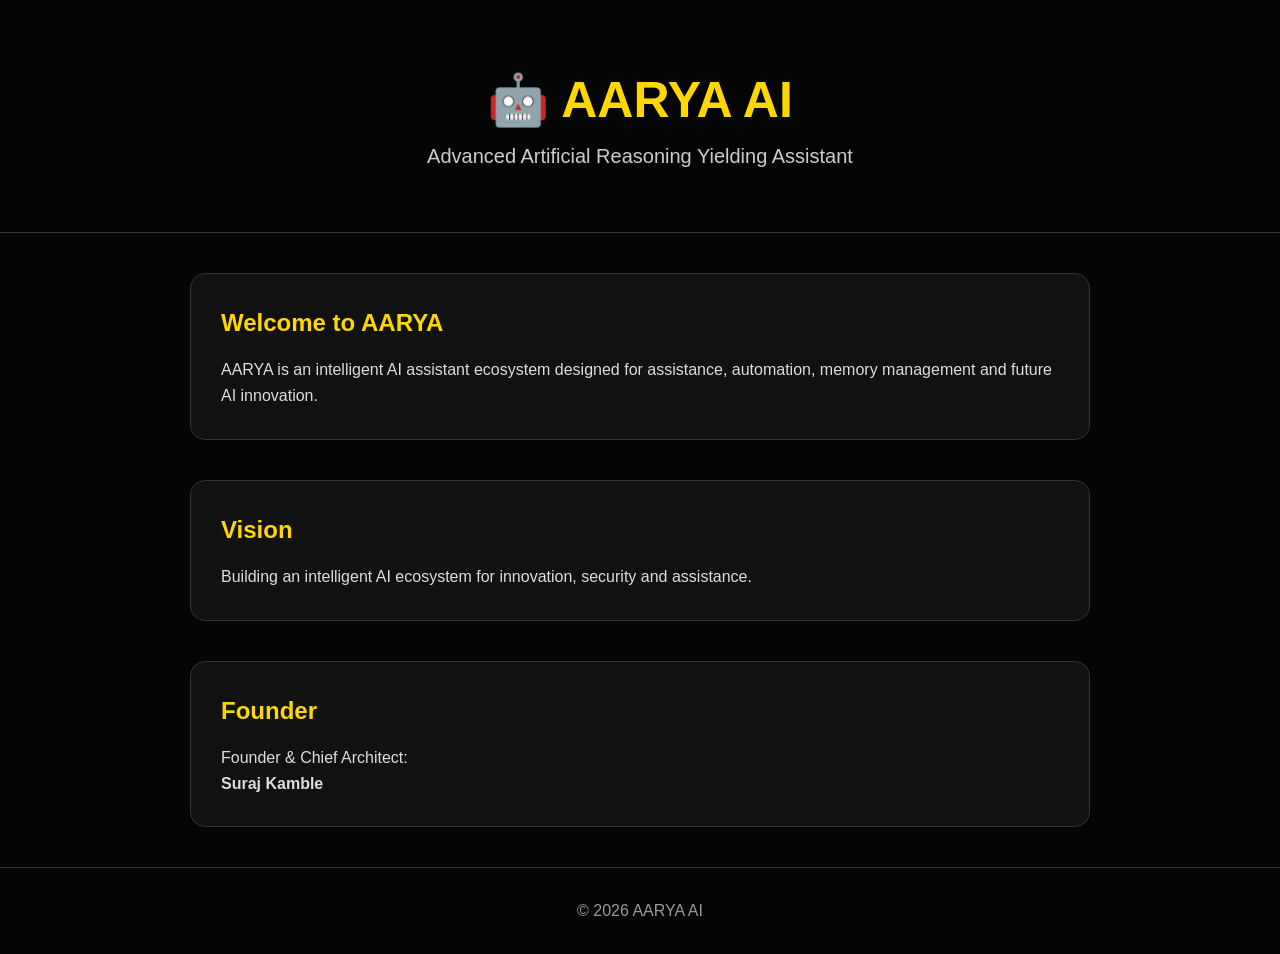
==== 08_Website/index.html @ 252c1e63 "Add AARYA official website foundation" ====
<!DOCTYPE html>
<html lang="en">

<head>
    <meta charset="UTF-8">
    <meta name="viewport" content="width=device-width, initial-scale=1.0">

    <title>AARYA AI | Advanced Artificial Reasoning Yielding Assistant</title>

    <meta name="description"
    content="AARYA AI is a modular artificial intelligence assistant ecosystem built by Suraj Kamble.">

    <link rel="stylesheet" href="assets/style.css">

</head>


<body>

<header>

    <h1>🤖 AARYA AI</h1>

    <p>
        Advanced Artificial Reasoning Yielding Assistant
    </p>

</header>


<section>

<h2>Welcome to AARYA</h2>

<p>
AARYA is an intelligent AI assistant ecosystem designed
for assistance, automation, memory management and future AI innovation.
</p>

</section>


<section>

<h2>Vision</h2>

<p>
Building an intelligent AI ecosystem for innovation,
security and assistance.
</p>

</section>


<section>

<h2>Founder</h2>

<p>
Founder & Chief Architect:
<br>
<strong>Suraj Kamble</strong>
</p>

</section>


<footer>

<p>
© 2026 AARYA AI
</p>

</footer>


</body>

</html>
---- 08_Website/assets/style.css ----
* {
    margin: 0;
    padding: 0;
    box-sizing: border-box;
}


body {

    background: #050505;

    color: white;

    font-family: Arial, Helvetica, sans-serif;

    line-height: 1.6;

}



header {

    text-align: center;

    padding: 60px 20px;

    border-bottom: 1px solid #333;

}



header h1 {

    font-size: 50px;

    color: gold;

}



header p {

    font-size: 20px;

    color: #cccccc;

}



section {

    max-width: 900px;

    margin: 40px auto;

    padding: 30px;

    background: #111;

    border-radius: 15px;

    border: 1px solid #333;

}



section h2 {

    color: gold;

    margin-bottom: 15px;

}



section p {

    color: #dddddd;

}



footer {

    text-align: center;

    padding: 30px;

    color: #999;

    border-top: 1px solid #333;

}
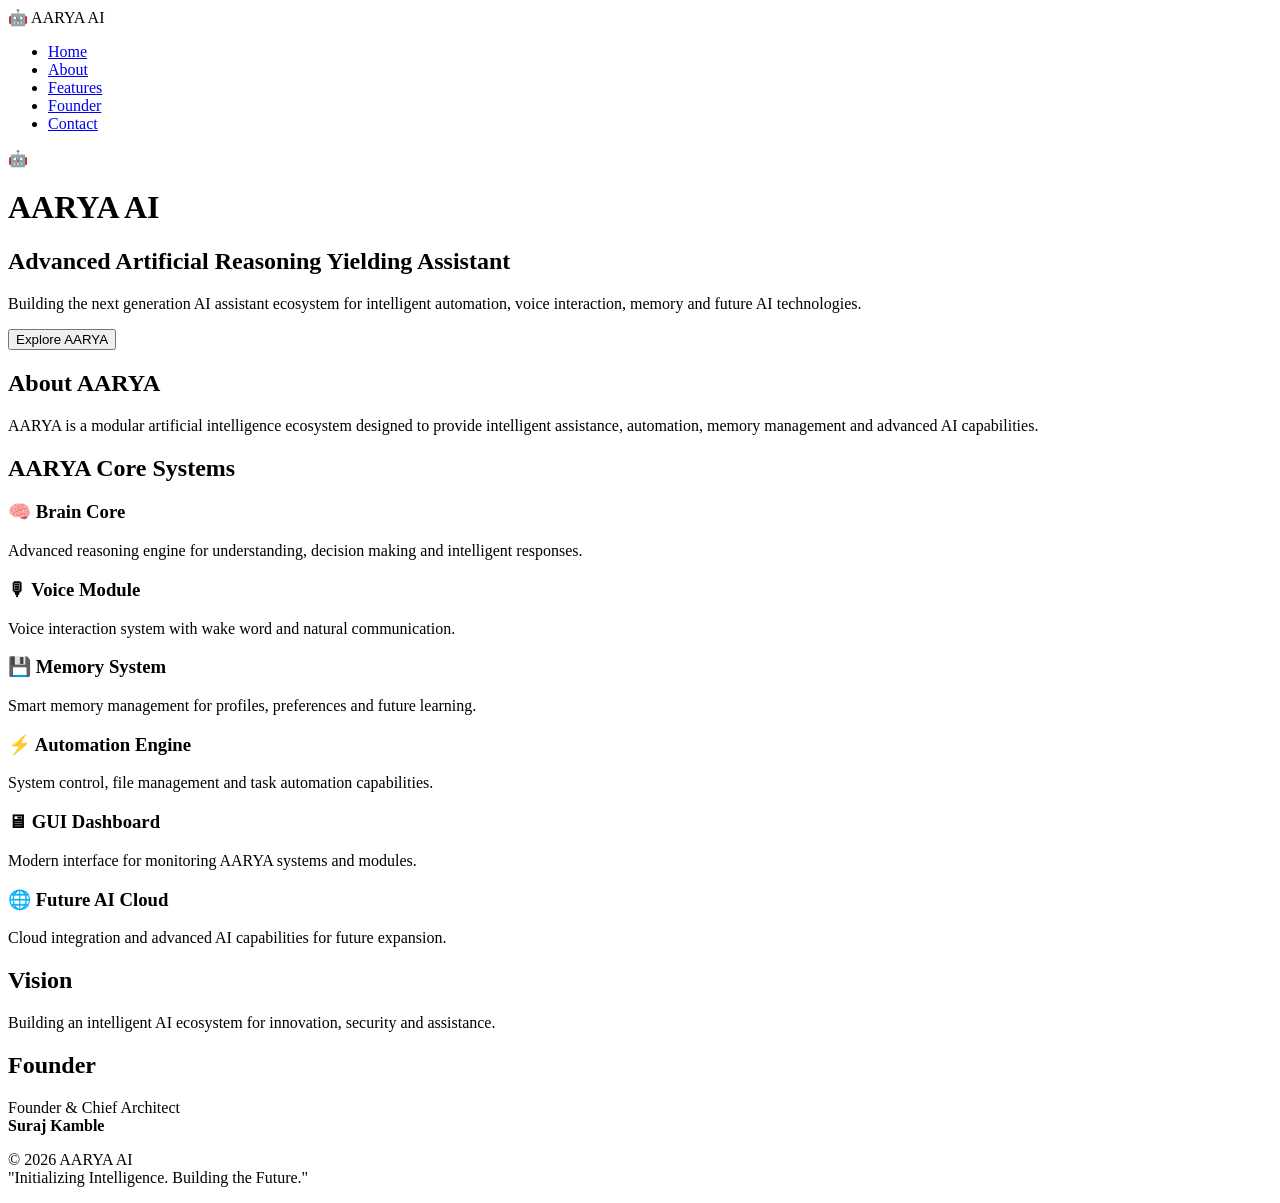
==== commit 6eb46c47: "Upgrade AARYA website to v2.2" ====
--- a/08_Website/index.html
+++ b/08_Website/index.html
@@ -2,78 +2,317 @@
 <html lang="en">
 
 <head>
-    <meta charset="UTF-8">
-    <meta name="viewport" content="width=device-width, initial-scale=1.0">
-
-    <title>AARYA AI | Advanced Artificial Reasoning Yielding Assistant</title>
-
-    <meta name="description"
-    content="AARYA AI is a modular artificial intelligence assistant ecosystem built by Suraj Kamble.">
-
-    <link rel="stylesheet" href="assets/style.css">
+
+<meta charset="UTF-8">
+<meta name="viewport" content="width=device-width, initial-scale=1.0">
+
+<title>AARYA AI | Advanced Artificial Reasoning Yielding Assistant</title>
+
+<meta name="description"
+content="AARYA AI - Intelligent AI Assistant Ecosystem built by Suraj Kamble">
+
+<link rel="stylesheet" href="assets/style.css">
 
 </head>
 
 
 <body>
 
-<header>
-
-    <h1>🤖 AARYA AI</h1>
-
-    <p>
-        Advanced Artificial Reasoning Yielding Assistant
-    </p>
+
+<!-- Navigation -->
+
+<nav>
+
+<div class="logo">
+🤖 AARYA AI
+</div>
+
+
+<ul>
+
+<li><a href="index.html">Home</a></li>
+
+<li><a href="about.html">About</a></li>
+
+<li><a href="features.html">Features</a></li>
+
+<li><a href="founder.html">Founder</a></li>
+
+<li><a href="contact.html">Contact</a></li>
+
+</ul>
+
+</nav>
+
+
+
+
+<!-- Hero Section -->
+
+<header class="hero">
+
+
+<!-- AI Core -->
+
+<div class="ai-core">
+
+<div class="core-circle">
+
+🤖
+
+</div>
+
+</div>
+
+
+
+<h1>
+AARYA AI
+</h1>
+
+
+<h2>
+Advanced Artificial Reasoning Yielding Assistant
+</h2>
+
+
+
+<p>
+
+Building the next generation AI assistant ecosystem
+for intelligent automation, voice interaction,
+memory and future AI technologies.
+
+</p>
+
+
+
+<a href="features.html">
+
+<button>
+Explore AARYA
+</button>
+
+</a>
+
 
 </header>
 
 
+
+
+
+<!-- About -->
+
 <section>
 
-<h2>Welcome to AARYA</h2>
-
-<p>
-AARYA is an intelligent AI assistant ecosystem designed
-for assistance, automation, memory management and future AI innovation.
-</p>
+
+<h2>
+About AARYA
+</h2>
+
+
+<p>
+
+AARYA is a modular artificial intelligence ecosystem
+designed to provide intelligent assistance,
+automation, memory management and advanced AI capabilities.
+
+</p>
+
 
 </section>
 
 
+
+
+
+<!-- Core Systems -->
+
+
+<section class="features">
+
+
+<h2>
+AARYA Core Systems
+</h2>
+
+
+<div class="feature-container">
+
+
+
+<div class="card">
+
+<h3>🧠 Brain Core</h3>
+
+<p>
+Advanced reasoning engine for understanding,
+decision making and intelligent responses.
+</p>
+
+</div>
+
+
+
+
+<div class="card">
+
+<h3>🎙 Voice Module</h3>
+
+<p>
+Voice interaction system with wake word
+and natural communication.
+</p>
+
+</div>
+
+
+
+
+<div class="card">
+
+<h3>💾 Memory System</h3>
+
+<p>
+Smart memory management for profiles,
+preferences and future learning.
+</p>
+
+</div>
+
+
+
+
+<div class="card">
+
+<h3>⚡ Automation Engine</h3>
+
+<p>
+System control, file management and
+task automation capabilities.
+</p>
+
+</div>
+
+
+
+
+<div class="card">
+
+<h3>🖥 GUI Dashboard</h3>
+
+<p>
+Modern interface for monitoring
+AARYA systems and modules.
+</p>
+
+</div>
+
+
+
+
+<div class="card">
+
+<h3>🌐 Future AI Cloud</h3>
+
+<p>
+Cloud integration and advanced AI
+capabilities for future expansion.
+</p>
+
+</div>
+
+
+
+</div>
+
+
+</section>
+
+
+
+
+
+
+<!-- Vision -->
+
+
 <section>
 
-<h2>Vision</h2>
-
-<p>
+
+<h2>
+Vision
+</h2>
+
+
+<p>
+
 Building an intelligent AI ecosystem for innovation,
 security and assistance.
-</p>
+
+</p>
+
 
 </section>
 
 
+
+
+
+
+<!-- Founder -->
+
+
 <section>
 
-<h2>Founder</h2>
-
-<p>
-Founder & Chief Architect:
+
+<h2>
+Founder
+</h2>
+
+
+<p>
+
+Founder & Chief Architect
+
 <br>
-<strong>Suraj Kamble</strong>
-</p>
+
+<strong>
+Suraj Kamble
+</strong>
+
+</p>
+
 
 </section>
 
 
+
+
+
+
+<!-- Footer -->
+
+
 <footer>
 
-<p>
+
+<p>
+
 © 2026 AARYA AI
-</p>
+
+<br>
+
+"Initializing Intelligence. Building the Future."
+
+</p>
+
 
 </footer>
 
 
+
 </body>
 
 </html>
--- a/08_Website/assets/style.css
+++ b/08_Website/assets/style.css
@@ -1,100 +1,574 @@
-* {
-    margin: 0;
-    padding: 0;
-    box-sizing: border-box;
-}
-
-
-body {
-
-    background: #050505;
-
-    color: white;
-
-    font-family: Arial, Helvetica, sans-serif;
-
-    line-height: 1.6;
-
-}
-
-
-
-header {
-
-    text-align: center;
-
-    padding: 60px 20px;
-
-    border-bottom: 1px solid #333;
-
-}
-
-
-
-header h1 {
-
-    font-size: 50px;
-
-    color: gold;
-
-}
-
-
-
-header p {
-
-    font-size: 20px;
-
-    color: #cccccc;
-
-}
-
-
-
-section {
-
-    max-width: 900px;
-
-    margin: 40px auto;
-
-    padding: 30px;
-
-    background: #111;
-
-    border-radius: 15px;
-
-    border: 1px solid #333;
-
-}
-
-
-
-section h2 {
-
-    color: gold;
-
-    margin-bottom: 15px;
-
-}
-
-
-
-section p {
-
-    color: #dddddd;
-
-}
-
-
-
-footer {
-
-    text-align: center;
-
-    padding: 30px;
-
-    color: #999;
-
-    border-top: 1px solid #333;
-
-}+<!DOCTYPE html>
+<html lang="en">
+
+<head>
+
+<meta charset="UTF-8">
+
+<meta name="viewport" content="width=device-width, initial-scale=1.0">
+
+<title>AARYA AI | Advanced Artificial Reasoning Yielding Assistant</title>
+
+<meta name="description"
+content="AARYA AI - Advanced Artificial Intelligence Ecosystem built by Suraj Kamble">
+
+<link rel="stylesheet" href="assets/style.css">
+
+</head>
+
+
+<body>
+
+
+<div class="ai-background"></div>
+
+
+<!-- Navigation -->
+
+<nav>
+
+<div class="logo">
+🤖 AARYA AI
+</div>
+
+
+<ul>
+
+<li><a href="index.html">Home</a></li>
+
+<li><a href="about.html">About</a></li>
+
+<li><a href="features.html">Features</a></li>
+
+<li><a href="founder.html">Founder</a></li>
+
+<li><a href="contact.html">Contact</a></li>
+
+</ul>
+
+</nav>
+
+
+
+
+<!-- Hero Section -->
+
+
+<header class="hero">
+
+
+<div class="ai-core">
+
+<div class="core-circle">
+🤖
+</div>
+
+</div>
+
+
+
+<h1>
+AARYA AI
+</h1>
+
+
+
+<h2>
+Advanced Artificial Reasoning Yielding Assistant
+</h2>
+
+
+
+<p>
+
+The next generation AI assistant ecosystem
+for intelligent automation, voice interaction,
+memory and future technologies.
+
+</p>
+
+
+
+<a href="features.html">
+
+<button>
+Explore AARYA
+</button>
+
+</a>
+
+
+
+</header>
+
+
+
+
+
+
+<!-- About -->
+
+
+<section class="about">
+
+
+<h2>
+About AARYA
+</h2>
+
+
+
+<p>
+
+AARYA is a modular artificial intelligence ecosystem
+designed to provide intelligent assistance,
+automation, memory management and advanced AI capabilities.
+
+</p>
+
+
+</section>
+
+
+
+
+
+
+<!-- Core Systems -->
+
+
+<section class="features">
+
+
+<h2>
+🧠 AARYA Core Systems
+</h2>
+
+
+
+<div class="feature-container">
+
+
+
+<div class="card">
+
+<h3>
+🧠 Brain Core
+</h3>
+
+<p>
+Advanced reasoning engine for intelligence
+and decision making.
+</p>
+
+</div>
+
+
+
+<div class="card">
+
+<h3>
+🎙 Voice Module
+</h3>
+
+<p>
+Natural voice interaction with wake word
+and communication.
+</p>
+
+</div>
+
+
+
+<div class="card">
+
+<h3>
+💾 Memory System
+</h3>
+
+<p>
+Smart memory management for learning
+and personalization.
+</p>
+
+</div>
+
+
+
+<div class="card">
+
+<h3>
+⚡ Automation Engine
+</h3>
+
+<p>
+System control, file management and
+task automation.
+</p>
+
+</div>
+
+
+
+<div class="card">
+
+<h3>
+🖥 GUI Dashboard
+</h3>
+
+<p>
+Modern interface for monitoring
+AARYA systems.
+</p>
+
+</div>
+
+
+
+<div class="card">
+
+<h3>
+☁ AI Cloud
+</h3>
+
+<p>
+Future cloud intelligence platform.
+</p>
+
+</div>
+
+
+
+</div>
+
+
+</section>
+<!-- Architecture Section -->
+
+
+<section class="architecture">
+
+
+<h2>
+🏗 AARYA Architecture
+</h2>
+
+
+<div class="architecture-box">
+
+
+<div>
+🧠
+<br>
+Brain Core
+</div>
+
+
+<div>
+🎙
+<br>
+Voice Module
+</div>
+
+
+<div>
+💾
+<br>
+Memory System
+</div>
+
+
+<div>
+⚡
+<br>
+Automation Engine
+</div>
+
+
+<div>
+🖥
+<br>
+GUI Dashboard
+</div>
+
+
+<div>
+☁
+<br>
+AI Cloud
+</div>
+
+
+</div>
+
+
+</section>
+
+
+
+
+
+
+
+
+<!-- System Status -->
+
+
+<section class="status">
+
+
+<h2>
+🟢 AARYA System Status
+</h2>
+
+
+
+<div class="status-container">
+
+
+<p>
+🟢 Brain Core : Online
+</p>
+
+
+<p>
+🟢 Memory System : Active
+</p>
+
+
+<p>
+🟢 Voice Module : Ready
+</p>
+
+
+<p>
+🟢 Automation Engine : Running
+</p>
+
+
+<p>
+🟢 Security Layer : Protected
+</p>
+
+
+</div>
+
+
+</section>
+
+
+
+
+
+
+
+
+<!-- Technology Stack -->
+
+
+<section class="technology">
+
+
+<h2>
+💻 Technology Stack
+</h2>
+
+
+
+<div class="feature-container">
+
+
+<div class="card">
+
+<h3>
+🐍 Python
+</h3>
+
+<p>
+Core programming language of AARYA system.
+</p>
+
+</div>
+
+
+
+<div class="card">
+
+<h3>
+🪟 Windows
+</h3>
+
+<p>
+Desktop platform integration and control.
+</p>
+
+</div>
+
+
+
+
+<div class="card">
+
+<h3>
+🧩 Modular Architecture
+</h3>
+
+<p>
+Independent modules for future expansion.
+</p>
+
+</div>
+
+
+
+
+<div class="card">
+
+<h3>
+🤖 Artificial Intelligence
+</h3>
+
+<p>
+Future AI models and intelligent automation.
+</p>
+
+</div>
+
+
+</div>
+
+
+</section>
+
+
+
+
+
+
+
+
+<!-- Development Roadmap -->
+
+
+<section class="roadmap">
+
+
+<h2>
+🚀 Development Roadmap
+</h2>
+
+
+
+<div class="status-container">
+
+
+<p>
+✅ Phase 1 - Git Repository Setup
+</p>
+
+
+<p>
+✅ Phase 2 - Professional Documentation
+</p>
+
+
+<p>
+🔄 Phase 3 - Official Website Development
+</p>
+
+
+<p>
+⏳ Phase 4 - Cloud Deployment
+</p>
+
+
+<p>
+⏳ Phase 5 - Android & iOS Application
+</p>
+
+
+<p>
+🌎 Phase 6 - Global AI Ecosystem Launch
+</p>
+
+
+</div>
+
+
+</section>
+
+
+
+
+
+
+
+
+<!-- Founder Section -->
+
+
+<section class="founder">
+
+
+<h2>
+👨‍💻 Founder
+</h2>
+
+
+
+<p>
+
+<strong>
+Suraj Kamble
+</strong>
+
+<br>
+
+Founder & Chief Architect
+
+</p>
+
+
+
+<p>
+
+Building an intelligent AI ecosystem
+for innovation, security and assistance.
+
+</p>
+
+
+</section>
+
+
+
+
+
+
+
+
+<!-- Footer -->
+
+
+<footer>
+
+
+<p>
+
+© 2026 AARYA AI
+
+<br><br>
+
+"Initializing Intelligence. Building The Future."
+
+</p>
+
+
+</footer>
+
+
+
+
+</body>
+
+</html>
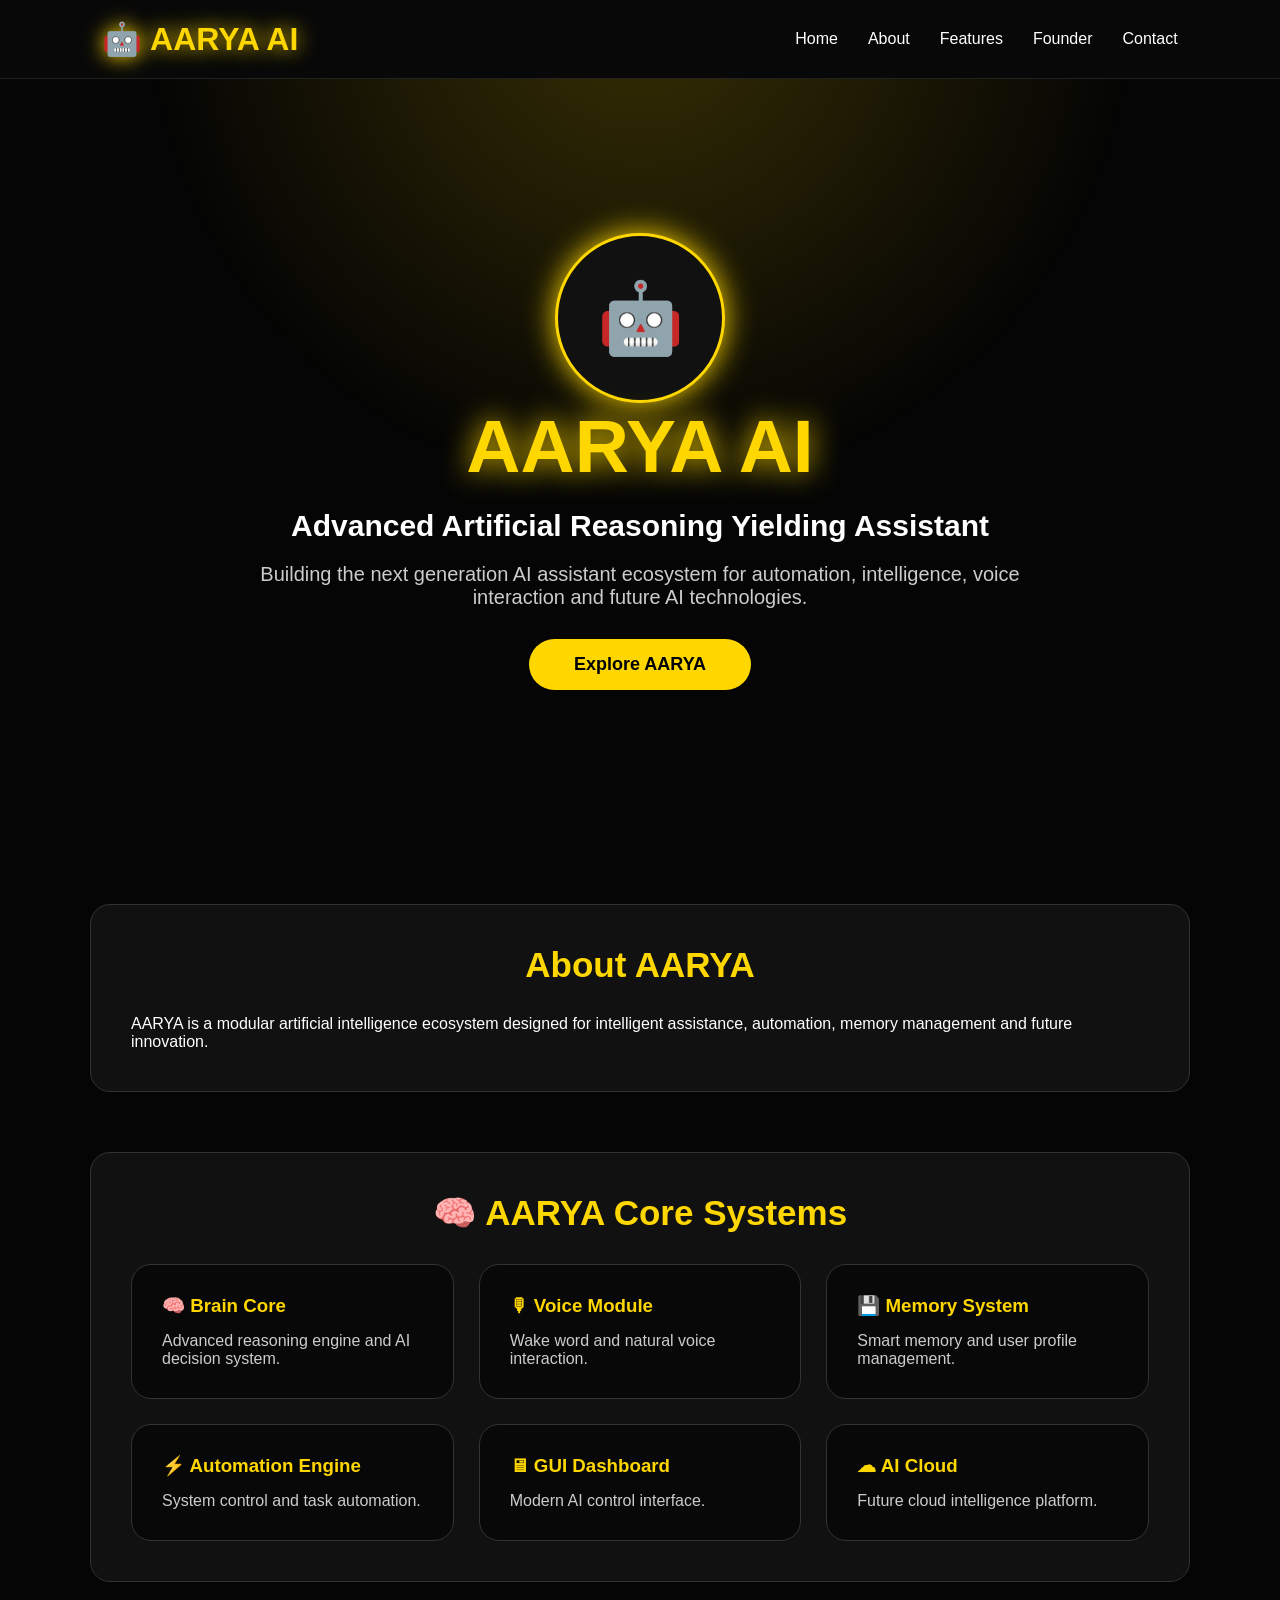
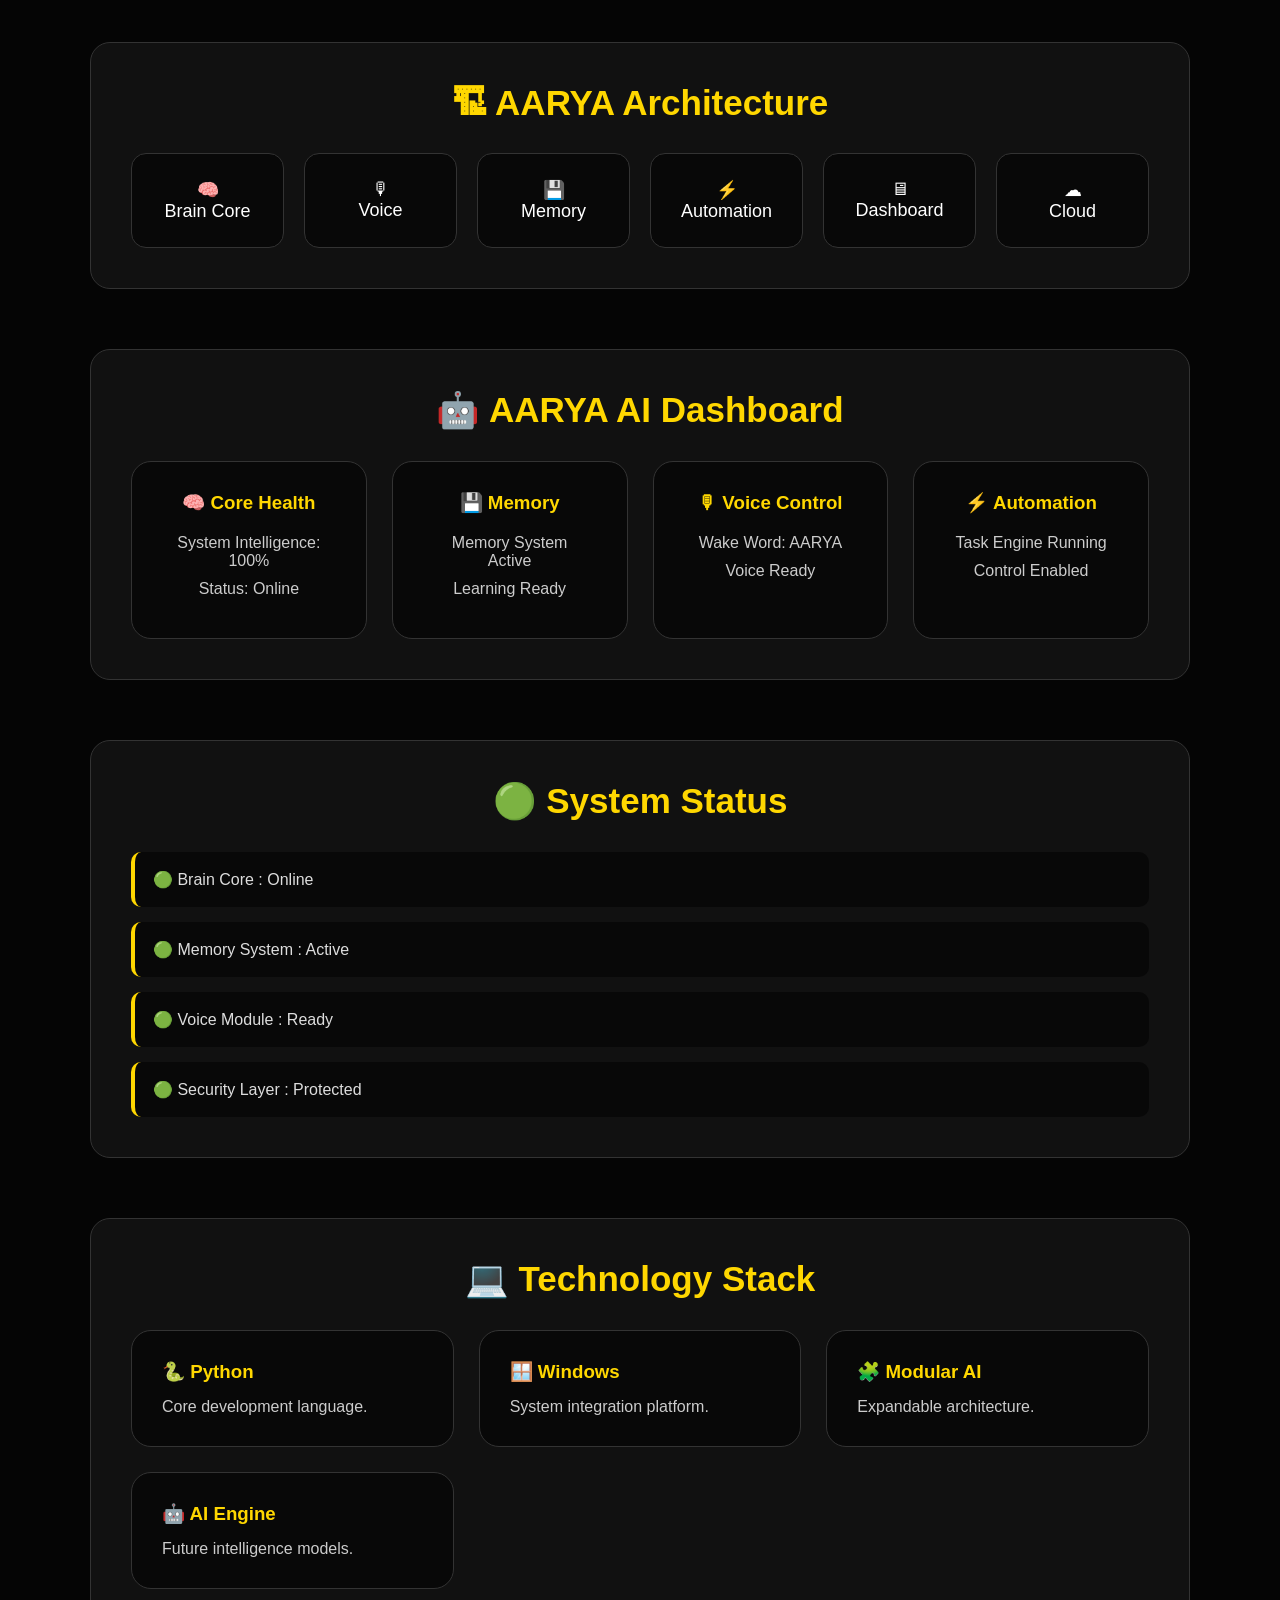
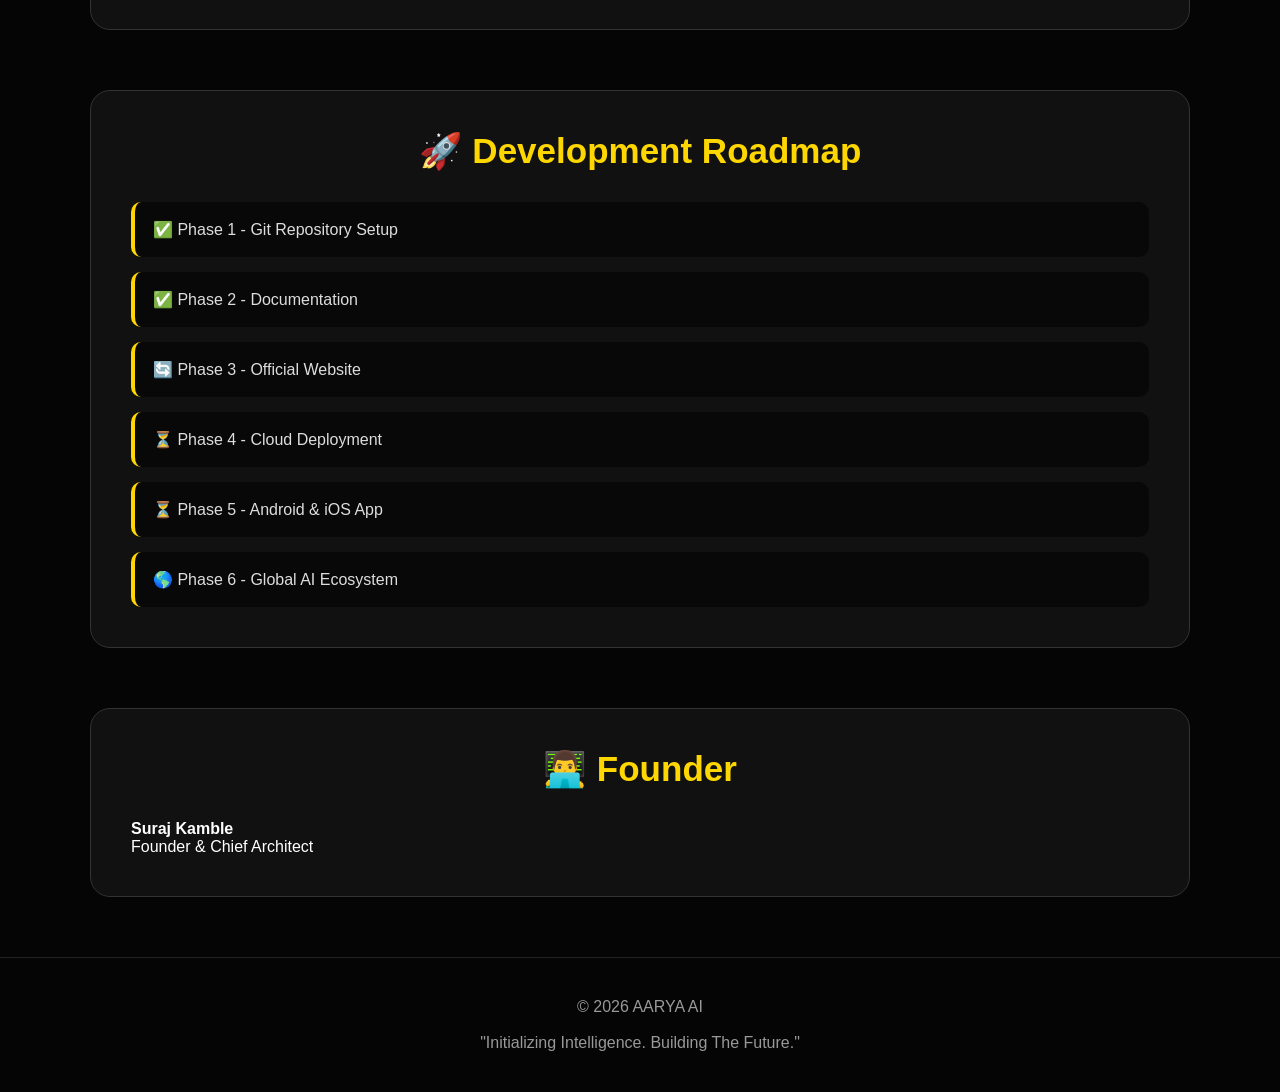
==== commit 98076eff: "Upgrade AARYA website to v2.3 AI dashboard" ====
--- a/08_Website/index.html
+++ b/08_Website/index.html
@@ -19,6 +19,10 @@
 <body>
 
 
+<div class="ai-background"></div>
+
+
+
 <!-- Navigation -->
 
 <nav>
@@ -42,28 +46,25 @@
 
 </ul>
 
+
 </nav>
 
 
 
 
-<!-- Hero Section -->
+
+<!-- Hero -->
 
 <header class="hero">
 
 
-<!-- AI Core -->
-
 <div class="ai-core">
 
 <div class="core-circle">
-
 🤖
-
-</div>
-
-</div>
-
+</div>
+
+</div>
 
 
 <h1>
@@ -76,15 +77,13 @@
 </h2>
 
 
-
 <p>
 
 Building the next generation AI assistant ecosystem
-for intelligent automation, voice interaction,
-memory and future AI technologies.
-
-</p>
-
+for automation, intelligence, voice interaction
+and future AI technologies.
+
+</p>
 
 
 <a href="features.html">
@@ -102,6 +101,8 @@
 
 
 
+
+
 <!-- About -->
 
 <section>
@@ -115,13 +116,15 @@
 <p>
 
 AARYA is a modular artificial intelligence ecosystem
-designed to provide intelligent assistance,
-automation, memory management and advanced AI capabilities.
-
-</p>
-
-
-</section>
+designed for intelligent assistance,
+automation, memory management and future innovation.
+
+</p>
+
+
+</section>
+
+
 
 
 
@@ -134,7 +137,7 @@
 
 
 <h2>
-AARYA Core Systems
+🧠 AARYA Core Systems
 </h2>
 
 
@@ -147,8 +150,7 @@
 <h3>🧠 Brain Core</h3>
 
 <p>
-Advanced reasoning engine for understanding,
-decision making and intelligent responses.
+Advanced reasoning engine and AI decision system.
 </p>
 
 </div>
@@ -161,8 +163,7 @@
 <h3>🎙 Voice Module</h3>
 
 <p>
-Voice interaction system with wake word
-and natural communication.
+Wake word and natural voice interaction.
 </p>
 
 </div>
@@ -175,8 +176,7 @@
 <h3>💾 Memory System</h3>
 
 <p>
-Smart memory management for profiles,
-preferences and future learning.
+Smart memory and user profile management.
 </p>
 
 </div>
@@ -189,8 +189,7 @@
 <h3>⚡ Automation Engine</h3>
 
 <p>
-System control, file management and
-task automation capabilities.
+System control and task automation.
 </p>
 
 </div>
@@ -203,58 +202,325 @@
 <h3>🖥 GUI Dashboard</h3>
 
 <p>
-Modern interface for monitoring
-AARYA systems and modules.
-</p>
-
-</div>
-
-
-
-
-<div class="card">
-
-<h3>🌐 Future AI Cloud</h3>
-
-<p>
-Cloud integration and advanced AI
-capabilities for future expansion.
-</p>
-
-</div>
-
-
-
-</div>
-
-
-</section>
-
-
-
-
-
-
-<!-- Vision -->
+Modern AI control interface.
+</p>
+
+</div>
+
+
+
+
+<div class="card">
+
+<h3>☁ AI Cloud</h3>
+
+<p>
+Future cloud intelligence platform.
+</p>
+
+</div>
+
+
+
+</div>
+
+
+</section>
+
+
+
+
+
+
+
+<!-- Architecture -->
 
 
 <section>
 
 
 <h2>
-Vision
-</h2>
-
-
-<p>
-
-Building an intelligent AI ecosystem for innovation,
-security and assistance.
-
-</p>
-
-
-</section>
+🏗 AARYA Architecture
+</h2>
+
+
+
+<div class="architecture-box">
+
+
+<div>🧠<br>Brain Core</div>
+
+<div>🎙<br>Voice</div>
+
+<div>💾<br>Memory</div>
+
+<div>⚡<br>Automation</div>
+
+<div>🖥<br>Dashboard</div>
+
+<div>☁<br>Cloud</div>
+
+
+</div>
+
+
+</section>
+
+
+
+
+
+
+
+<!-- Dashboard -->
+
+
+<section class="dashboard">
+
+
+<h2>
+🤖 AARYA AI Dashboard
+</h2>
+
+
+
+<div class="dashboard-container">
+
+
+<div class="dashboard-card">
+
+<h3>
+🧠 Core Health
+</h3>
+
+<p>
+System Intelligence: 100%
+</p>
+
+<p>
+Status: Online
+</p>
+
+</div>
+
+
+
+
+<div class="dashboard-card">
+
+<h3>
+💾 Memory
+</h3>
+
+<p>
+Memory System Active
+</p>
+
+<p>
+Learning Ready
+</p>
+
+</div>
+
+
+
+
+
+<div class="dashboard-card">
+
+<h3>
+🎙 Voice Control
+</h3>
+
+<p>
+Wake Word: AARYA
+</p>
+
+<p>
+Voice Ready
+</p>
+
+</div>
+
+
+
+
+
+<div class="dashboard-card">
+
+<h3>
+⚡ Automation
+</h3>
+
+<p>
+Task Engine Running
+</p>
+
+<p>
+Control Enabled
+</p>
+
+</div>
+
+
+
+</div>
+
+
+</section>
+
+
+
+
+
+
+
+<!-- System Status -->
+
+
+<section>
+
+
+<h2>
+🟢 System Status
+</h2>
+
+
+<div class="status-container">
+
+
+<p>🟢 Brain Core : Online</p>
+
+<p>🟢 Memory System : Active</p>
+
+<p>🟢 Voice Module : Ready</p>
+
+<p>🟢 Security Layer : Protected</p>
+
+
+</div>
+
+
+</section>
+
+
+
+
+
+
+
+<!-- Technology -->
+
+
+<section>
+
+
+<h2>
+💻 Technology Stack
+</h2>
+
+
+<div class="feature-container">
+
+
+<div class="card">
+
+<h3>
+🐍 Python
+</h3>
+
+<p>
+Core development language.
+</p>
+
+</div>
+
+
+
+<div class="card">
+
+<h3>
+🪟 Windows
+</h3>
+
+<p>
+System integration platform.
+</p>
+
+</div>
+
+
+
+<div class="card">
+
+<h3>
+🧩 Modular AI
+</h3>
+
+<p>
+Expandable architecture.
+</p>
+
+</div>
+
+
+
+<div class="card">
+
+<h3>
+🤖 AI Engine
+</h3>
+
+<p>
+Future intelligence models.
+</p>
+
+</div>
+
+
+</div>
+
+
+</section>
+
+
+
+
+
+
+
+<!-- Roadmap -->
+
+
+<section>
+
+
+<h2>
+🚀 Development Roadmap
+</h2>
+
+
+<div class="status-container">
+
+
+<p>✅ Phase 1 - Git Repository Setup</p>
+
+<p>✅ Phase 2 - Documentation</p>
+
+<p>🔄 Phase 3 - Official Website</p>
+
+<p>⏳ Phase 4 - Cloud Deployment</p>
+
+<p>⏳ Phase 5 - Android & iOS App</p>
+
+<p>🌎 Phase 6 - Global AI Ecosystem</p>
+
+
+</div>
+
+
+</section>
+
 
 
 
@@ -268,24 +534,25 @@
 
 
 <h2>
-Founder
-</h2>
-
-
-<p>
-
-Founder & Chief Architect
-
-<br>
+👨‍💻 Founder
+</h2>
+
+
+<p>
 
 <strong>
 Suraj Kamble
 </strong>
 
-</p>
-
-
-</section>
+<br>
+
+Founder & Chief Architect
+
+</p>
+
+
+</section>
+
 
 
 
@@ -302,9 +569,9 @@
 
 © 2026 AARYA AI
 
-<br>
-
-"Initializing Intelligence. Building the Future."
+<br><br>
+
+"Initializing Intelligence. Building The Future."
 
 </p>
 
@@ -313,6 +580,7 @@
 
 
 
+
 </body>
 
 </html>
--- a/08_Website/assets/style.css
+++ b/08_Website/assets/style.css
@@ -1,574 +1,692 @@
-<!DOCTYPE html>
-<html lang="en">
-
-<head>
-
-<meta charset="UTF-8">
-
-<meta name="viewport" content="width=device-width, initial-scale=1.0">
-
-<title>AARYA AI | Advanced Artificial Reasoning Yielding Assistant</title>
-
-<meta name="description"
-content="AARYA AI - Advanced Artificial Intelligence Ecosystem built by Suraj Kamble">
-
-<link rel="stylesheet" href="assets/style.css">
-
-</head>
-
-
-<body>
-
-
-<div class="ai-background"></div>
-
-
-<!-- Navigation -->
-
-<nav>
-
-<div class="logo">
-🤖 AARYA AI
-</div>
-
-
-<ul>
-
-<li><a href="index.html">Home</a></li>
-
-<li><a href="about.html">About</a></li>
-
-<li><a href="features.html">Features</a></li>
-
-<li><a href="founder.html">Founder</a></li>
-
-<li><a href="contact.html">Contact</a></li>
-
-</ul>
-
-</nav>
-
-
-
-
-<!-- Hero Section -->
-
-
-<header class="hero">
-
-
-<div class="ai-core">
-
-<div class="core-circle">
-🤖
-</div>
-
-</div>
-
-
-
-<h1>
-AARYA AI
-</h1>
-
-
-
-<h2>
-Advanced Artificial Reasoning Yielding Assistant
-</h2>
-
-
-
-<p>
-
-The next generation AI assistant ecosystem
-for intelligent automation, voice interaction,
-memory and future technologies.
-
-</p>
-
-
-
-<a href="features.html">
-
-<button>
-Explore AARYA
-</button>
-
-</a>
-
-
-
-</header>
-
-
-
-
-
-
-<!-- About -->
-
-
-<section class="about">
-
-
-<h2>
-About AARYA
-</h2>
-
-
-
-<p>
-
-AARYA is a modular artificial intelligence ecosystem
-designed to provide intelligent assistance,
-automation, memory management and advanced AI capabilities.
-
-</p>
-
-
-</section>
-
-
-
-
-
-
-<!-- Core Systems -->
-
-
-<section class="features">
-
-
-<h2>
-🧠 AARYA Core Systems
-</h2>
-
-
-
-<div class="feature-container">
-
-
-
-<div class="card">
-
-<h3>
-🧠 Brain Core
-</h3>
-
-<p>
-Advanced reasoning engine for intelligence
-and decision making.
-</p>
-
-</div>
-
-
-
-<div class="card">
-
-<h3>
-🎙 Voice Module
-</h3>
-
-<p>
-Natural voice interaction with wake word
-and communication.
-</p>
-
-</div>
-
-
-
-<div class="card">
-
-<h3>
-💾 Memory System
-</h3>
-
-<p>
-Smart memory management for learning
-and personalization.
-</p>
-
-</div>
-
-
-
-<div class="card">
-
-<h3>
-⚡ Automation Engine
-</h3>
-
-<p>
-System control, file management and
-task automation.
-</p>
-
-</div>
-
-
-
-<div class="card">
-
-<h3>
-🖥 GUI Dashboard
-</h3>
-
-<p>
-Modern interface for monitoring
-AARYA systems.
-</p>
-
-</div>
-
-
-
-<div class="card">
-
-<h3>
-☁ AI Cloud
-</h3>
-
-<p>
-Future cloud intelligence platform.
-</p>
-
-</div>
-
-
-
-</div>
-
-
-</section>
-<!-- Architecture Section -->
-
-
-<section class="architecture">
-
-
-<h2>
-🏗 AARYA Architecture
-</h2>
-
-
-<div class="architecture-box">
-
-
-<div>
-🧠
-<br>
-Brain Core
-</div>
-
-
-<div>
-🎙
-<br>
-Voice Module
-</div>
-
-
-<div>
-💾
-<br>
-Memory System
-</div>
-
-
-<div>
-⚡
-<br>
-Automation Engine
-</div>
-
-
-<div>
-🖥
-<br>
-GUI Dashboard
-</div>
-
-
-<div>
-☁
-<br>
-AI Cloud
-</div>
-
-
-</div>
-
-
-</section>
-
-
-
-
-
-
-
-
-<!-- System Status -->
-
-
-<section class="status">
-
-
-<h2>
-🟢 AARYA System Status
-</h2>
-
-
-
-<div class="status-container">
-
-
-<p>
-🟢 Brain Core : Online
-</p>
-
-
-<p>
-🟢 Memory System : Active
-</p>
-
-
-<p>
-🟢 Voice Module : Ready
-</p>
-
-
-<p>
-🟢 Automation Engine : Running
-</p>
-
-
-<p>
-🟢 Security Layer : Protected
-</p>
-
-
-</div>
-
-
-</section>
-
-
-
-
-
-
-
-
-<!-- Technology Stack -->
-
-
-<section class="technology">
-
-
-<h2>
-💻 Technology Stack
-</h2>
-
-
-
-<div class="feature-container">
-
-
-<div class="card">
-
-<h3>
-🐍 Python
-</h3>
-
-<p>
-Core programming language of AARYA system.
-</p>
-
-</div>
-
-
-
-<div class="card">
-
-<h3>
-🪟 Windows
-</h3>
-
-<p>
-Desktop platform integration and control.
-</p>
-
-</div>
-
-
-
-
-<div class="card">
-
-<h3>
-🧩 Modular Architecture
-</h3>
-
-<p>
-Independent modules for future expansion.
-</p>
-
-</div>
-
-
-
-
-<div class="card">
-
-<h3>
-🤖 Artificial Intelligence
-</h3>
-
-<p>
-Future AI models and intelligent automation.
-</p>
-
-</div>
-
-
-</div>
-
-
-</section>
-
-
-
-
-
-
-
-
-<!-- Development Roadmap -->
-
-
-<section class="roadmap">
-
-
-<h2>
-🚀 Development Roadmap
-</h2>
-
-
-
-<div class="status-container">
-
-
-<p>
-✅ Phase 1 - Git Repository Setup
-</p>
-
-
-<p>
-✅ Phase 2 - Professional Documentation
-</p>
-
-
-<p>
-🔄 Phase 3 - Official Website Development
-</p>
-
-
-<p>
-⏳ Phase 4 - Cloud Deployment
-</p>
-
-
-<p>
-⏳ Phase 5 - Android & iOS Application
-</p>
-
-
-<p>
-🌎 Phase 6 - Global AI Ecosystem Launch
-</p>
-
-
-</div>
-
-
-</section>
-
-
-
-
-
-
-
-
-<!-- Founder Section -->
-
-
-<section class="founder">
-
-
-<h2>
-👨‍💻 Founder
-</h2>
-
-
-
-<p>
-
-<strong>
-Suraj Kamble
-</strong>
-
-<br>
-
-Founder & Chief Architect
-
-</p>
-
-
-
-<p>
-
-Building an intelligent AI ecosystem
-for innovation, security and assistance.
-
-</p>
-
-
-</section>
-
-
-
-
-
-
-
-
-<!-- Footer -->
-
-
-<footer>
-
-
-<p>
-
-© 2026 AARYA AI
-
-<br><br>
-
-"Initializing Intelligence. Building The Future."
-
-</p>
-
-
-</footer>
-
-
-
-
-</body>
-
-</html>+/* =====================================
+   AARYA AI WEBSITE v2.3
+   Premium AI Interface
+===================================== */
+
+
+/* RESET */
+
+*{
+    margin:0;
+    padding:0;
+    box-sizing:border-box;
+}
+
+
+body{
+
+    font-family:"Segoe UI",Arial,sans-serif;
+
+    background:#050505;
+
+    color:white;
+
+    overflow-x:hidden;
+
+}
+
+
+/* BACKGROUND */
+
+.ai-background{
+
+    position:fixed;
+
+    width:100%;
+
+    height:100%;
+
+    top:0;
+
+    left:0;
+
+    z-index:-1;
+
+
+    background:
+
+    radial-gradient(
+    circle at top,
+    rgba(255,215,0,0.20),
+    transparent 45%
+    );
+
+}
+
+
+
+nav{
+
+    display:flex;
+
+    justify-content:space-between;
+
+    align-items:center;
+
+    padding:20px 8%;
+
+    background:#080808;
+
+    border-bottom:1px solid #222;
+
+    position:sticky;
+
+    top:0;
+
+    z-index:1000;
+
+}
+
+
+
+.logo{
+
+    font-size:32px;
+
+    font-weight:800;
+
+    color:#FFD700;
+
+    text-shadow:0 0 20px #FFD700;
+
+}
+
+
+
+nav ul{
+
+    display:flex;
+
+    gap:30px;
+
+    list-style:none;
+
+}
+
+
+
+nav a{
+
+    color:white;
+
+    text-decoration:none;
+
+}
+
+
+nav a:hover{
+
+    color:#FFD700;
+
+}
+
+
+
+
+/* HERO */
+
+
+.hero{
+
+    min-height:85vh;
+
+    display:flex;
+
+    flex-direction:column;
+
+    justify-content:center;
+
+    align-items:center;
+
+    text-align:center;
+
+    padding:50px 20px;
+
+}
+
+
+
+.core-circle{
+
+
+    width:170px;
+
+    height:170px;
+
+    border-radius:50%;
+
+
+    display:flex;
+
+    align-items:center;
+
+    justify-content:center;
+
+
+    font-size:70px;
+
+
+    border:3px solid #FFD700;
+
+
+    background:#111;
+
+
+    box-shadow:
+
+    0 0 30px #FFD700;
+
+
+    animation:pulse 2s infinite;
+
+
+}
+
+
+
+@keyframes pulse{
+
+
+50%{
+
+transform:scale(1.15);
+
+}
+
+
+}
+
+
+
+.hero h1{
+
+
+font-size:75px;
+
+color:#FFD700;
+
+text-shadow:0 0 30px #FFD700;
+
+
+}
+
+
+
+.hero h2{
+
+font-size:30px;
+
+margin:20px;
+
+}
+
+
+
+.hero p{
+
+max-width:800px;
+
+font-size:20px;
+
+color:#ccc;
+
+}
+
+
+
+
+button{
+
+
+margin-top:30px;
+
+padding:15px 45px;
+
+border:none;
+
+border-radius:30px;
+
+background:#FFD700;
+
+color:black;
+
+font-size:18px;
+
+font-weight:bold;
+
+cursor:pointer;
+
+
+}
+
+
+
+button:hover{
+
+
+transform:scale(1.1);
+
+box-shadow:0 0 30px #FFD700;
+
+
+}
+
+
+
+/* SECTIONS */
+
+
+section{
+
+
+max-width:1100px;
+
+margin:60px auto;
+
+padding:40px;
+
+
+background:#111;
+
+
+border-radius:20px;
+
+
+border:1px solid #333;
+
+
+}
+
+
+
+section h2{
+
+
+text-align:center;
+
+
+color:#FFD700;
+
+
+font-size:35px;
+
+
+margin-bottom:30px;
+
+
+}
+/* =====================================
+   FEATURE CARDS
+===================================== */
+
+
+.feature-container{
+
+    display:grid;
+
+    grid-template-columns:
+    repeat(auto-fit,minmax(240px,1fr));
+
+    gap:25px;
+
+}
+
+
+
+.card{
+
+
+    background:#080808;
+
+    padding:30px;
+
+    border-radius:20px;
+
+    border:1px solid #333;
+
+    transition:.4s;
+
+
+}
+
+
+
+.card:hover{
+
+
+    transform:translateY(-10px);
+
+
+    border-color:#FFD700;
+
+
+    box-shadow:
+
+    0 0 25px rgba(255,215,0,.5);
+
+
+}
+
+
+
+.card h3{
+
+
+    color:#FFD700;
+
+    margin-bottom:15px;
+
+
+}
+
+
+
+.card p{
+
+
+    color:#ccc;
+
+
+}
+
+
+
+
+
+/* =====================================
+   ARCHITECTURE
+===================================== */
+
+
+.architecture-box{
+
+
+    display:grid;
+
+
+    grid-template-columns:
+
+    repeat(auto-fit,minmax(150px,1fr));
+
+
+    gap:20px;
+
+
+}
+
+
+
+.architecture-box div{
+
+
+    background:#080808;
+
+
+    padding:25px;
+
+
+    text-align:center;
+
+
+    border-radius:15px;
+
+
+    border:1px solid #333;
+
+
+    font-size:18px;
+
+
+    transition:.3s;
+
+
+}
+
+
+
+.architecture-box div:hover{
+
+
+    border-color:#FFD700;
+
+
+    transform:scale(1.05);
+
+
+}
+
+
+
+
+
+/* =====================================
+   AI DASHBOARD
+===================================== */
+
+
+.dashboard-container{
+
+
+    display:grid;
+
+
+    grid-template-columns:
+
+    repeat(auto-fit,minmax(230px,1fr));
+
+
+    gap:25px;
+
+
+}
+
+
+
+.dashboard-card{
+
+
+    background:#080808;
+
+
+    padding:30px;
+
+
+    text-align:center;
+
+
+    border-radius:20px;
+
+
+    border:1px solid #333;
+
+
+    transition:.4s;
+
+
+}
+
+
+
+.dashboard-card:hover{
+
+
+    transform:translateY(-10px);
+
+
+    border-color:#FFD700;
+
+
+    box-shadow:
+
+    0 0 30px rgba(255,215,0,.5);
+
+
+}
+
+
+
+.dashboard-card h3{
+
+
+    color:#FFD700;
+
+
+    margin-bottom:20px;
+
+
+}
+
+
+
+.dashboard-card p{
+
+
+    color:#ccc;
+
+
+    margin:10px;
+
+
+}
+
+
+
+
+
+/* =====================================
+   STATUS
+===================================== */
+
+
+.status-container{
+
+
+    display:grid;
+
+
+    gap:15px;
+
+
+}
+
+
+
+.status-container p{
+
+
+    background:#080808;
+
+
+    padding:18px;
+
+
+    border-radius:10px;
+
+
+    border-left:4px solid #FFD700;
+
+
+    color:#ddd;
+
+
+}
+
+
+
+
+
+
+/* =====================================
+   FOOTER
+===================================== */
+
+
+footer{
+
+
+    text-align:center;
+
+
+    padding:40px;
+
+
+    color:#999;
+
+
+    border-top:1px solid #222;
+
+
+}
+
+
+
+
+
+
+
+/* =====================================
+   MOBILE RESPONSIVE
+===================================== */
+
+
+@media(max-width:768px){
+
+
+nav{
+
+
+    flex-direction:column;
+
+    gap:20px;
+
+
+}
+
+
+
+nav ul{
+
+
+    flex-direction:column;
+
+    text-align:center;
+
+
+}
+
+
+
+.hero h1{
+
+
+    font-size:45px;
+
+
+}
+
+
+
+.hero h2{
+
+
+    font-size:22px;
+
+
+}
+
+
+
+section{
+
+
+    margin:30px 15px;
+
+
+    padding:25px;
+
+
+}
+
+
+
+}
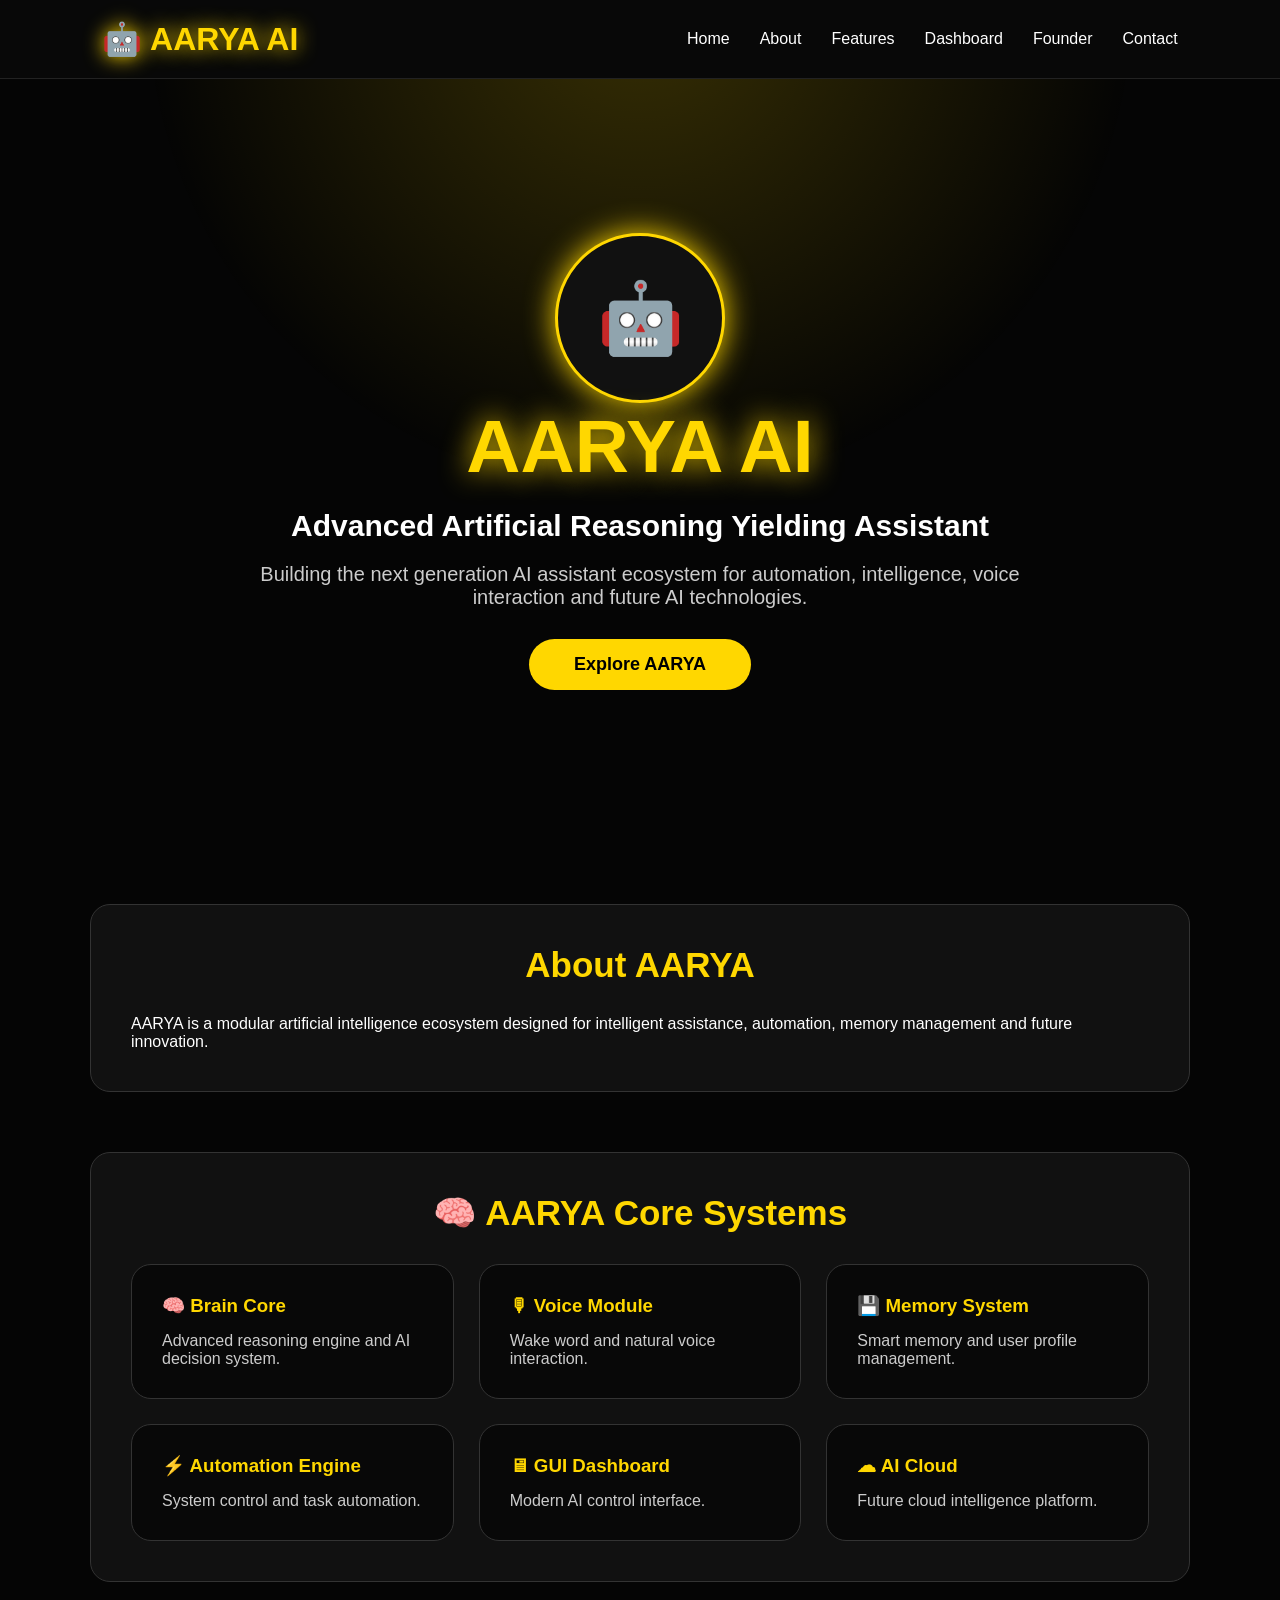
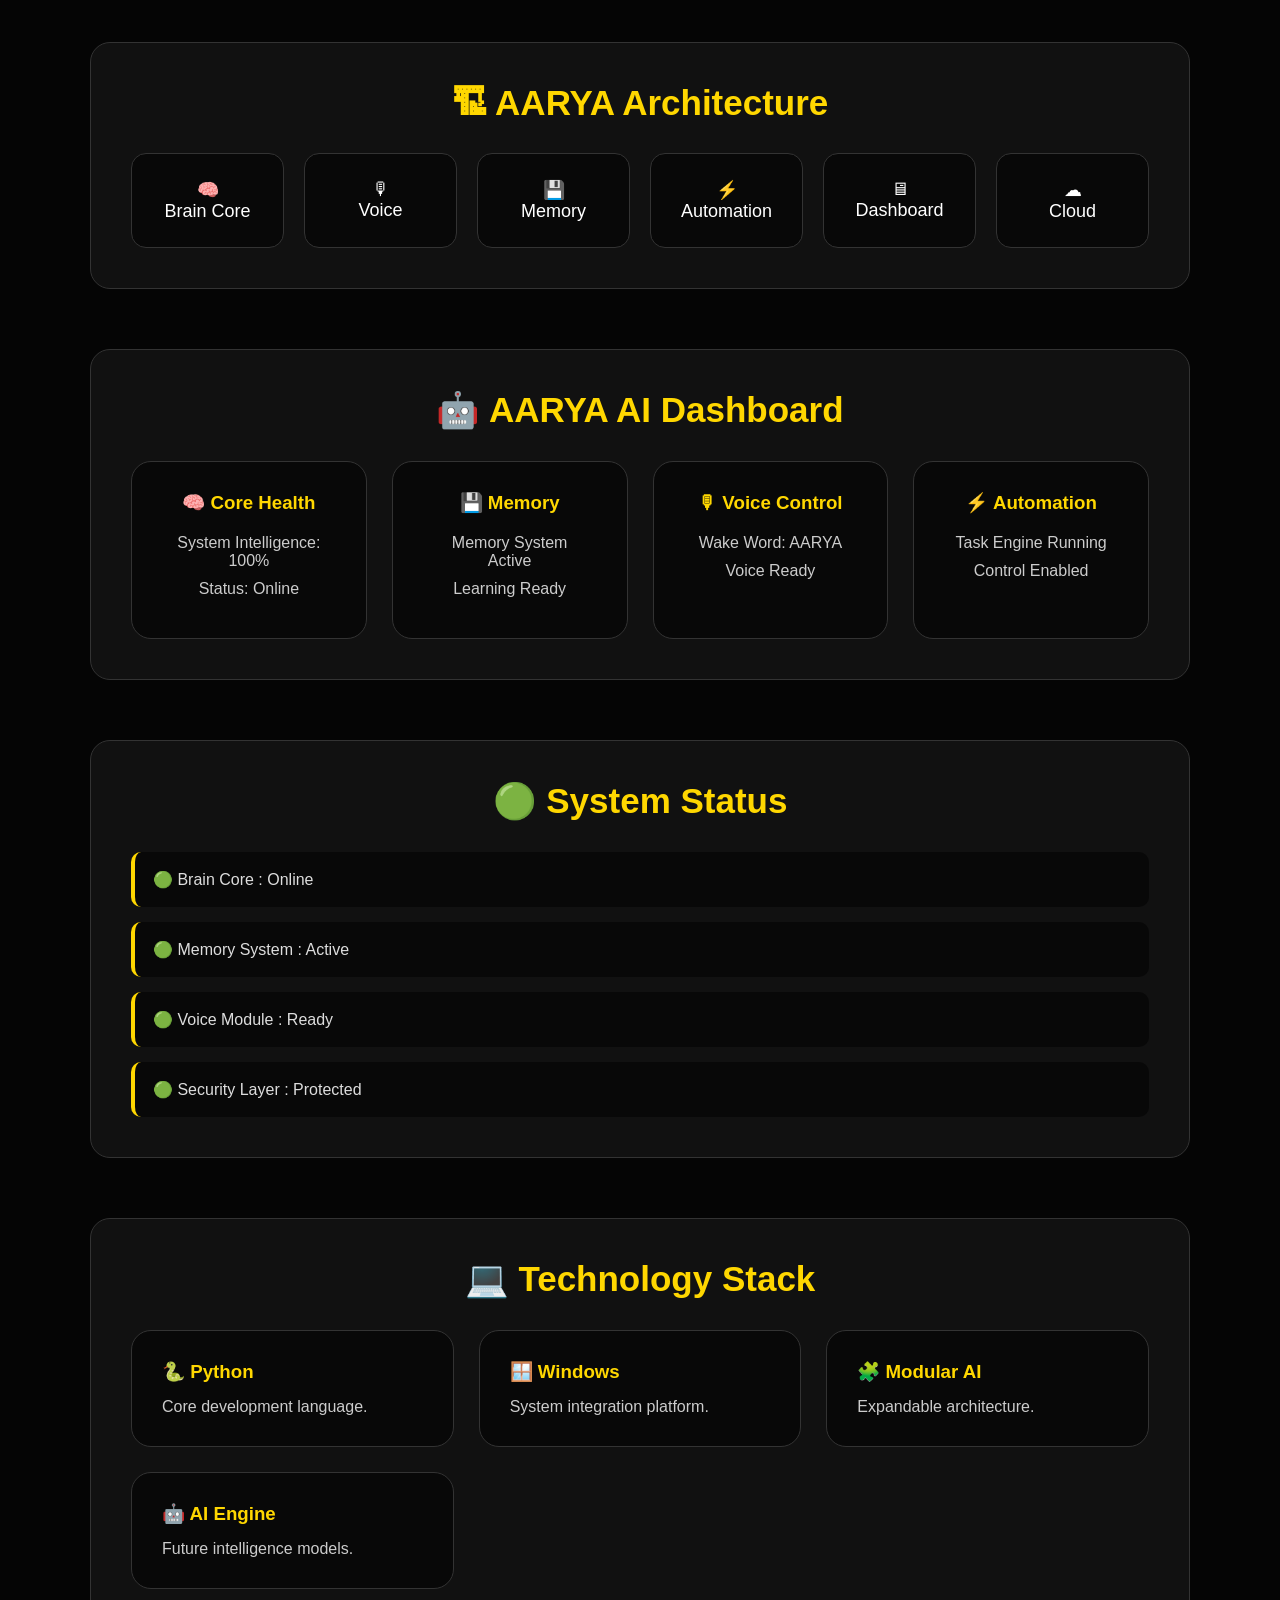
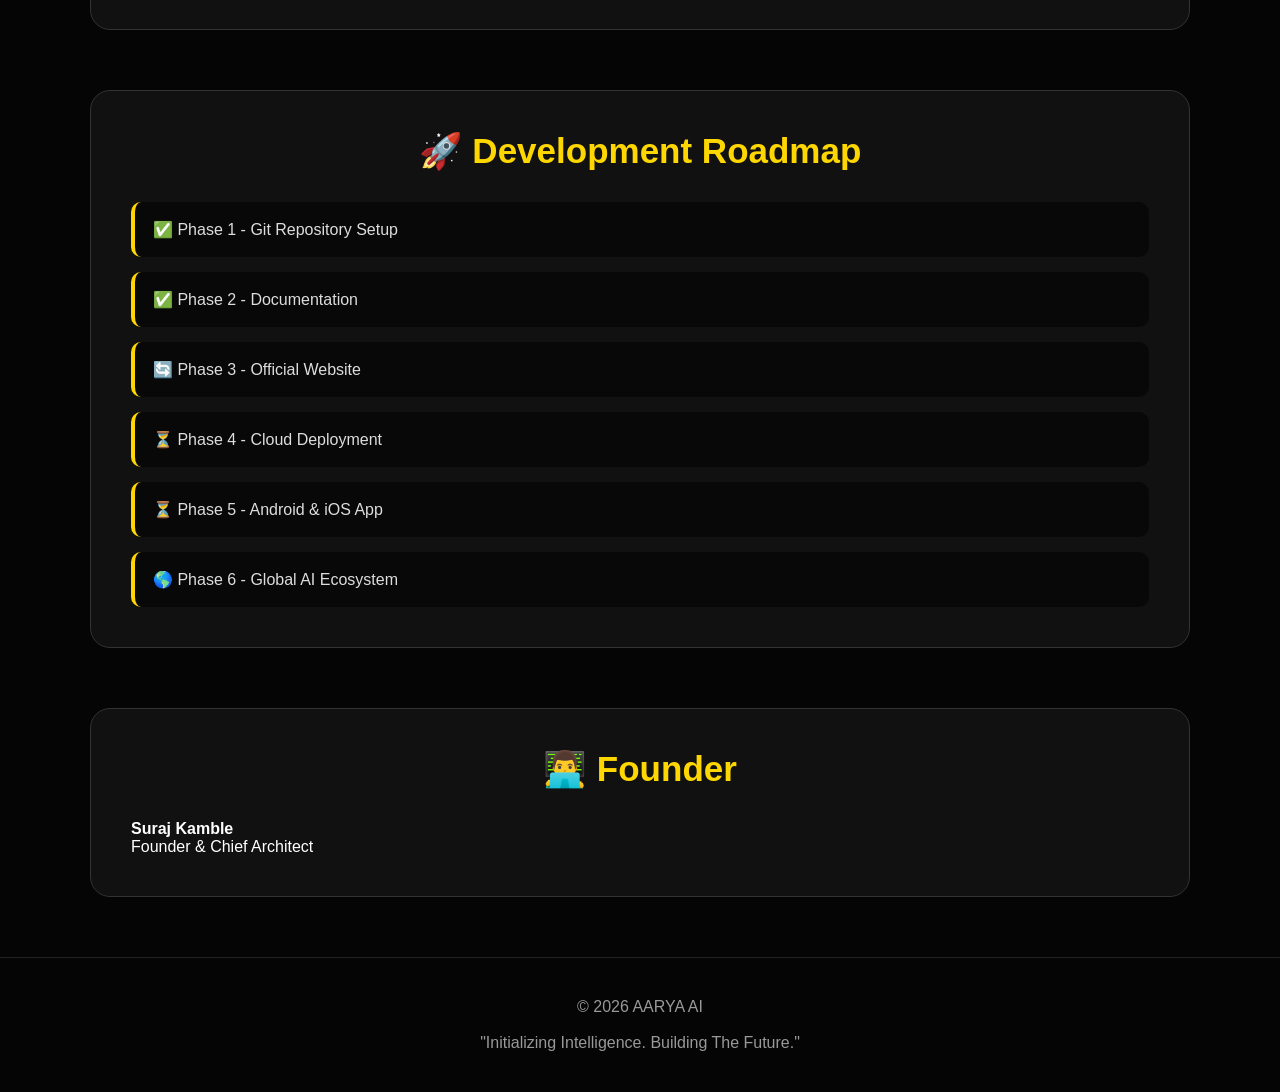
==== commit 35b8b7f7: "Add AARYA v2.5 command center dashboard and navigation" ====
--- a/08_Website/index.html
+++ b/08_Website/index.html
@@ -39,6 +39,8 @@
 <li><a href="about.html">About</a></li>
 
 <li><a href="features.html">Features</a></li>
+
+<li><a href="dashboard.html">Dashboard</a></li>
 
 <li><a href="founder.html">Founder</a></li>
 
